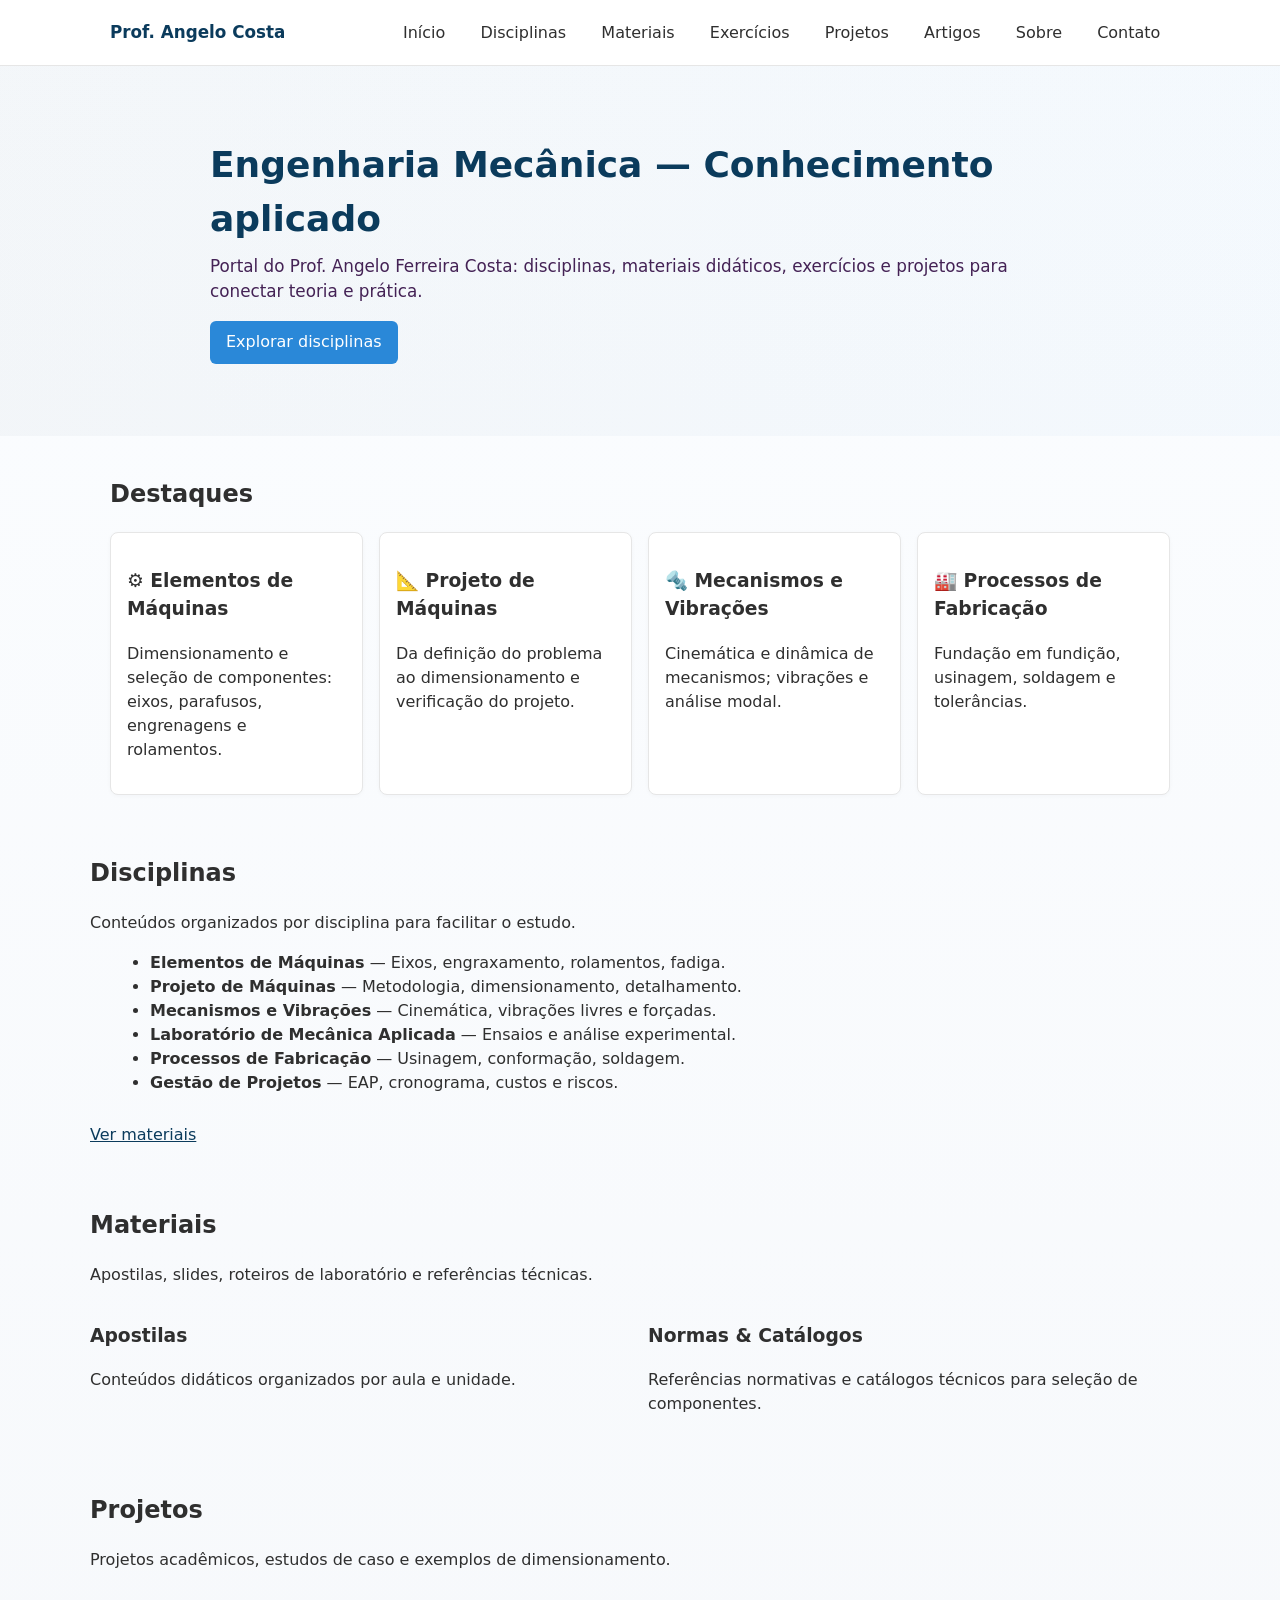
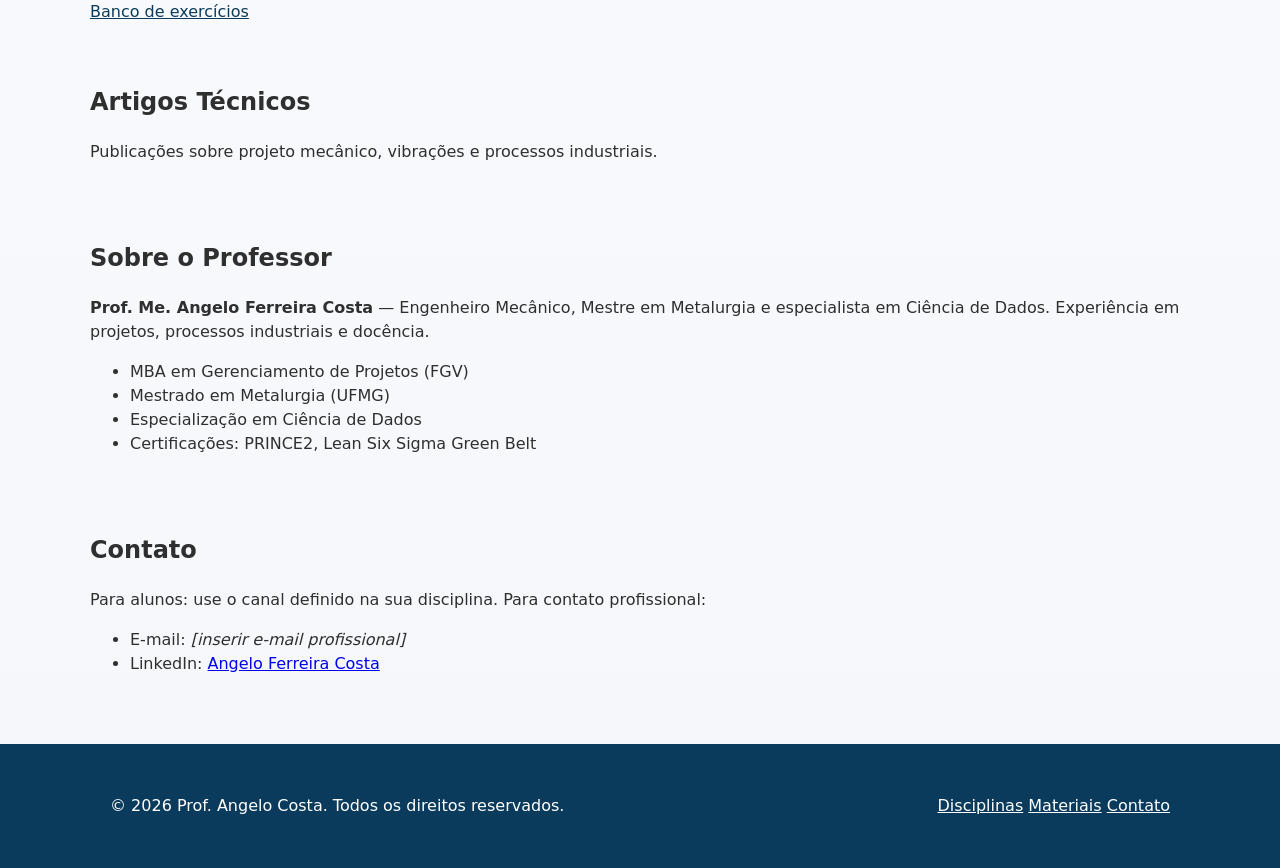
==== index.html @ d3bb3952 "Inicial: site estático — Prof. Angelo Costa (GitHub Pages)" ====
<!doctype html>
<html lang="pt-BR">
<head>
  <meta charset="utf-8" />
  <meta name="viewport" content="width=device-width,initial-scale=1" />
  <title>Prof. Angelo Costa — Engenharia Mecânica</title>
  <meta name="description" content="Portal do Prof. Angelo Costa — Engenharia Mecânica: disciplinas, materiais, exercícios, projetos e artigos técnicos." />
  <link rel="stylesheet" href="styles.css" />
</head>
<body>
  <header class="site-header">
    <div class="container header-inner">
      <a class="brand" href="#">Prof. Angelo Costa</a>
      <nav class="main-nav" aria-label="Menu principal">
        <button class="nav-toggle" aria-expanded="false" aria-controls="nav-list">Menu</button>
        <ul id="nav-list" class="nav-list">
          <li><a href="#inicio">Início</a></li>
          <li><a href="#disciplinas">Disciplinas</a></li>
          <li><a href="#materiais">Materiais</a></li>
          <li><a href="#exercicios">Exercícios</a></li>
          <li><a href="#projetos">Projetos</a></li>
          <li><a href="#artigos">Artigos</a></li>
          <li><a href="#sobre">Sobre</a></li>
          <li><a href="#contato">Contato</a></li>
        </ul>
      </nav>
    </div>
  </header>

  <main>
    <section id="inicio" class="hero">
      <div class="container hero-inner">
        <h1>Engenharia Mecânica — Conhecimento aplicado</h1>
        <p class="lead">Portal do Prof. Angelo Ferreira Costa: disciplinas, materiais didáticos, exercícios e projetos para conectar teoria e prática.</p>
        <a class="cta" href="#disciplinas">Explorar disciplinas</a>
      </div>
    </section>

    <section id="destaques" class="container highlights">
      <h2>Destaques</h2>
      <div class="grid">
        <article class="card">
          <h3>⚙️ Elementos de Máquinas</h3>
          <p>Dimensionamento e seleção de componentes: eixos, parafusos, engrenagens e rolamentos.</p>
        </article>
        <article class="card">
          <h3>📐 Projeto de Máquinas</h3>
          <p>Da definição do problema ao dimensionamento e verificação do projeto.</p>
        </article>
        <article class="card">
          <h3>🔩 Mecanismos e Vibrações</h3>
          <p>Cinemática e dinâmica de mecanismos; vibrações e análise modal.</p>
        </article>
        <article class="card">
          <h3>🏭 Processos de Fabricação</h3>
          <p>Fundação em fundição, usinagem, soldagem e tolerâncias.</p>
        </article>
      </div>
    </section>

    <section id="disciplinas" class="container content-section">
      <h2>Disciplinas</h2>
      <p>Conteúdos organizados por disciplina para facilitar o estudo.</p>
      <ul class="disc-list">
        <li><strong>Elementos de Máquinas</strong> — Eixos, engraxamento, rolamentos, fadiga.</li>
        <li><strong>Projeto de Máquinas</strong> — Metodologia, dimensionamento, detalhamento.</li>
        <li><strong>Mecanismos e Vibrações</strong> — Cinemática, vibrações livres e forçadas.</li>
        <li><strong>Laboratório de Mecânica Aplicada</strong> — Ensaios e análise experimental.</li>
        <li><strong>Processos de Fabricação</strong> — Usinagem, conformação, soldagem.</li>
        <li><strong>Gestão de Projetos</strong> — EAP, cronograma, custos e riscos.</li>
      </ul>
      <a class="secondary" href="#materiais">Ver materiais</a>
    </section>

    <section id="materiais" class="container content-section">
      <h2>Materiais</h2>
      <p>Apostilas, slides, roteiros de laboratório e referências técnicas.</p>
      <div class="two-col">
        <div>
          <h3>Apostilas</h3>
          <p>Conteúdos didáticos organizados por aula e unidade.</p>
        </div>
        <div>
          <h3>Normas & Catálogos</h3>
          <p>Referências normativas e catálogos técnicos para seleção de componentes.</p>
        </div>
      </div>
    </section>

    <section id="projetos" class="container content-section">
      <h2>Projetos</h2>
      <p>Projetos acadêmicos, estudos de caso e exemplos de dimensionamento.</p>
      <a class="secondary" href="#exercicios">Banco de exercícios</a>
    </section>

    <section id="artigos" class="container content-section">
      <h2>Artigos Técnicos</h2>
      <p>Publicações sobre projeto mecânico, vibrações e processos industriais.</p>
    </section>

    <section id="sobre" class="container content-section">
      <h2>Sobre o Professor</h2>
      <p><strong>Prof. Me. Angelo Ferreira Costa</strong> — Engenheiro Mecânico, Mestre em Metalurgia e especialista em Ciência de Dados. Experiência em projetos, processos industriais e docência.</p>
      <ul>
        <li>MBA em Gerenciamento de Projetos (FGV)</li>
        <li>Mestrado em Metalurgia (UFMG)</li>
        <li>Especialização em Ciência de Dados</li>
        <li>Certificações: PRINCE2, Lean Six Sigma Green Belt</li>
      </ul>
    </section>

    <section id="contato" class="container content-section">
      <h2>Contato</h2>
      <p>Para alunos: use o canal definido na sua disciplina. Para contato profissional:</p>
      <ul>
        <li>E-mail: <em>[inserir e-mail profissional]</em></li>
        <li>LinkedIn: <a href="https://www.linkedin.com/in/angelo-ferreira-costa-45768130/" target="_blank" rel="noopener">Angelo Ferreira Costa</a></li>
      </ul>
    </section>
  </main>

  <footer class="site-footer">
    <div class="container footer-inner">
      <p>© 2026 Prof. Angelo Costa. Todos os direitos reservados.</p>
      <nav aria-label="Rodapé">
        <a href="#disciplinas">Disciplinas</a>
        <a href="#materiais">Materiais</a>
        <a href="#contato">Contato</a>
      </nav>
    </div>
  </footer>

  <script>
    // Pequeno script para menu responsivo
    const btn = document.querySelector('.nav-toggle');
    const nav = document.getElementById('nav-list');
    btn.addEventListener('click', () => {
      const expanded = btn.getAttribute('aria-expanded') === 'true' || false;
      btn.setAttribute('aria-expanded', !expanded);
      nav.classList.toggle('open');
    });
  </script>
</body>
</html>
---- styles.css ----
:root{
  --blue-900: #0b3b5c; /* azul escuro */
  --blue-400: #2a88d8; /* azul claro */
  --gray-800: #2f2f2f;
  --gray-200: #e6e6e6;
  --white: #ffffff;
  --max-width: 1100px;
  --radius: 8px;
  font-family: system-ui, -apple-system, "Segoe UI", Roboto, "Helvetica Neue", Arial;
  color-scheme: light;
}

*{box-sizing:border-box}
body{
  margin:0;
  color:var(--gray-800);
  background:linear-gradient(180deg,#fbfdff, #f5f7fa);
  line-height:1.5;
  -webkit-font-smoothing:antialiased;
}

.container{
  max-width:var(--max-width);
  margin:0 auto;
  padding:1.25rem;
}

/* Header */
.site-header{
  background:var(--white);
  border-bottom:1px solid var(--gray-200);
  position:sticky;
  top:0;
  z-index:40;
}
.header-inner{
  display:flex;
  align-items:center;
  justify-content:space-between;
  gap:1rem;
}
.brand{
  font-weight:700;
  color:var(--blue-900);
  text-decoration:none;
  font-size:1.05rem;
}
.main-nav{position:relative}
.nav-list{
  display:flex;
  gap:1rem;
  list-style:none;
  margin:0;
  padding:0;
}
.nav-list a{
  text-decoration:none;
  color:var(--gray-800);
  padding:.5rem .6rem;
  border-radius:6px;
}
.nav-list a:hover{background:var(--gray-200)}
.nav-toggle{
  display:none;
  background:transparent;
  border:1px solid var(--gray-200);
  padding:.35rem .6rem;
  border-radius:6px;
}

/* Hero */
.hero{
  padding:3.25rem 0;
  background:linear-gradient(90deg, rgba(10,48,76,0.03), rgba(42,136,216,0.03));
}
.hero-inner{max-width:900px}
.hero h1{
  margin:0 0 .5rem 0;
  color:var(--blue-900);
  font-size:clamp(1.5rem, 3.8vw, 2.25rem);
}
.lead{margin:0 0 1rem 0; color:#425; font-size:1.05rem}
.cta{
  display:inline-block;
  background:var(--blue-400);
  color:var(--white);
  padding:.6rem 1rem;
  border-radius:6px;
  text-decoration:none;
}
.secondary{
  display:inline-block;
  margin-top:.75rem;
  color:var(--blue-900);
  text-decoration:underline;
}

/* Highlights & cards */
.highlights .grid{
  display:grid;
  grid-template-columns:repeat(4,1fr);
  gap:1rem;
  margin-top:1rem;
}
.card{
  background:var(--white);
  padding:1rem;
  border-radius:var(--radius);
  border:1px solid var(--gray-200);
  box-shadow:0 1px 4px rgba(30,40,50,0.03);
}

/* Content sections */
.content-section{padding:1.25rem 0}
.disc-list{list-style:disc;margin-left:1.25rem}
.two-col{display:flex;gap:1rem}
.two-col > div{flex:1}

/* Footer */
.site-footer{
  background:var(--blue-900);
  color:var(--white);
  padding:.9rem 0;
  margin-top:2rem;
}
.footer-inner{display:flex;align-items:center;justify-content:space-between;gap:1rem}
.site-footer a{color:var(--white); text-decoration:underline}

/* Responsive */
@media (max-width:1000px){
  .highlights .grid{grid-template-columns:repeat(2,1fr)}
  .two-col{flex-direction:column}
}
@media (max-width:720px){
  .nav-list{display:none;flex-direction:column;position:absolute;right:0;top:48px;background:var(--white);border:1px solid var(--gray-200);padding:.5rem;border-radius:6px;width:200px}
  .nav-list.open{display:flex}
  .nav-toggle{display:inline-block}
  .highlights .grid{grid-template-columns:1fr}
  .header-inner{padding:.25rem 0}
}
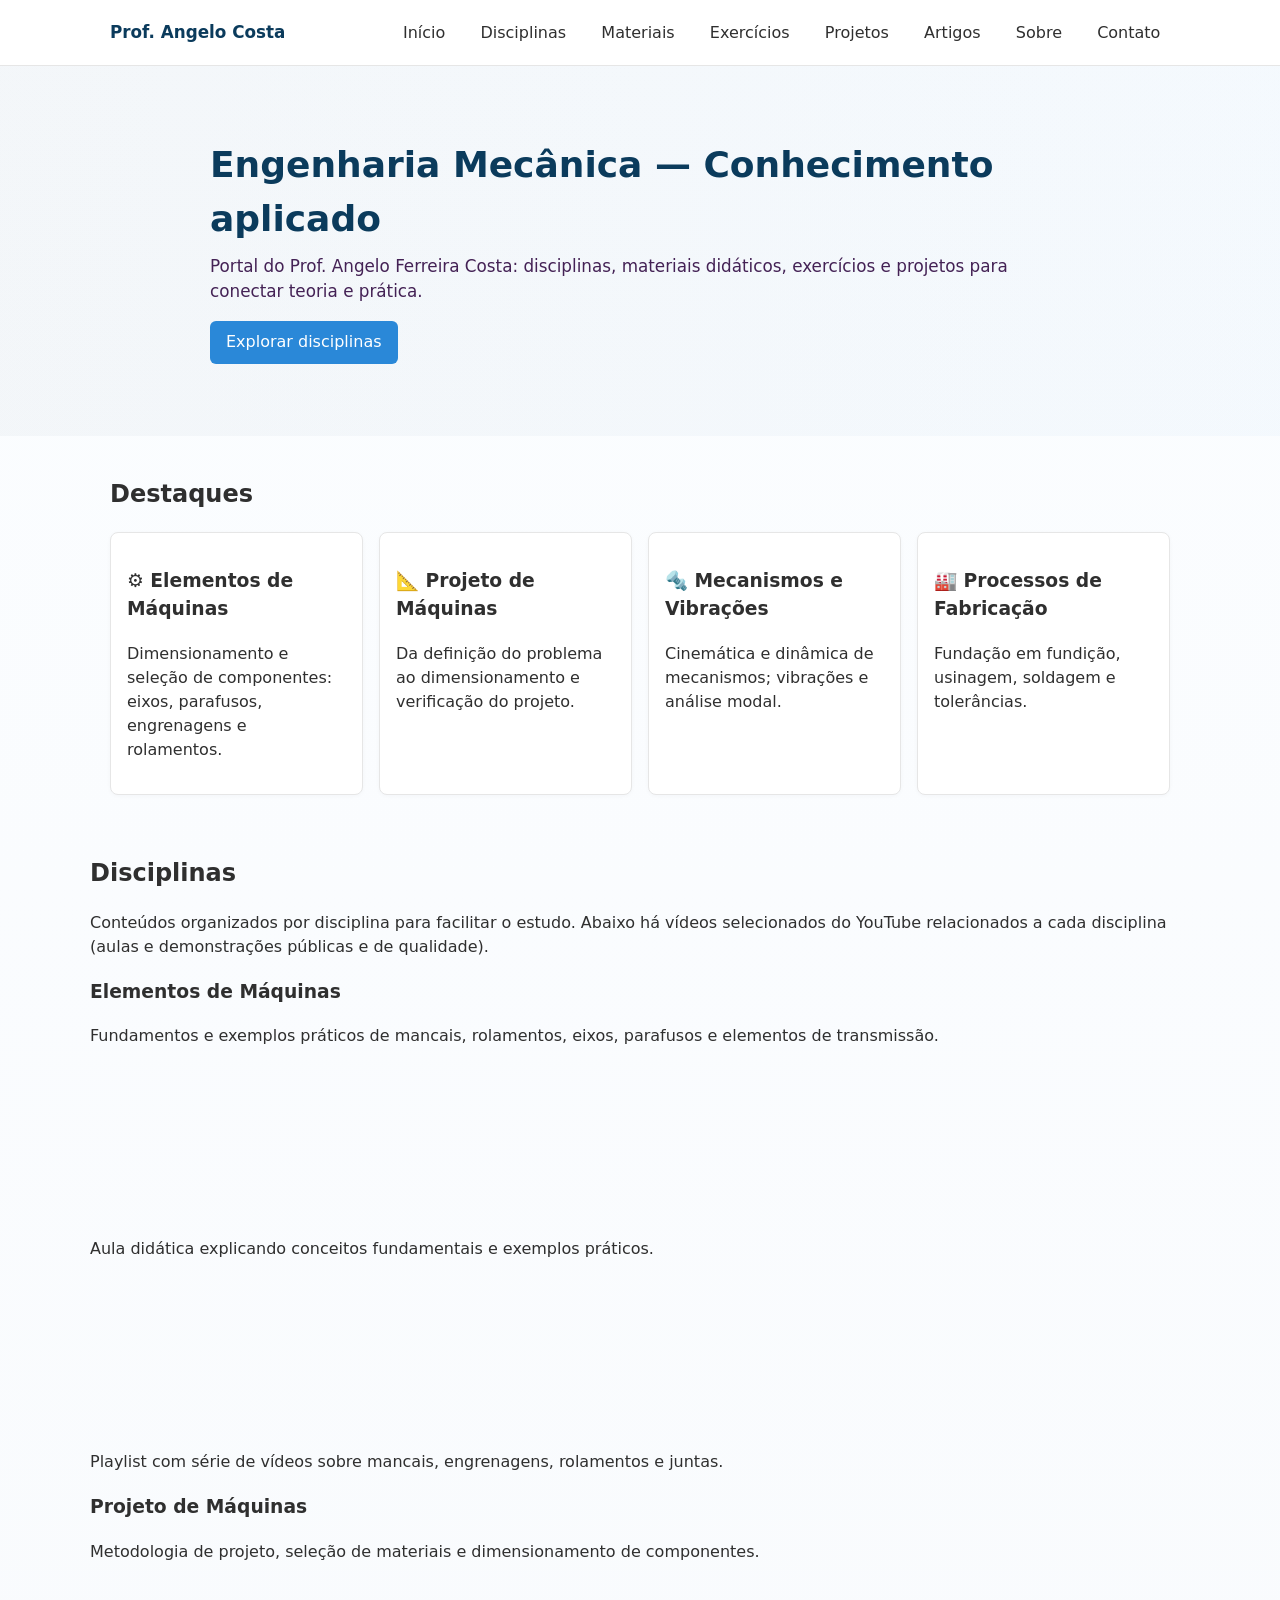
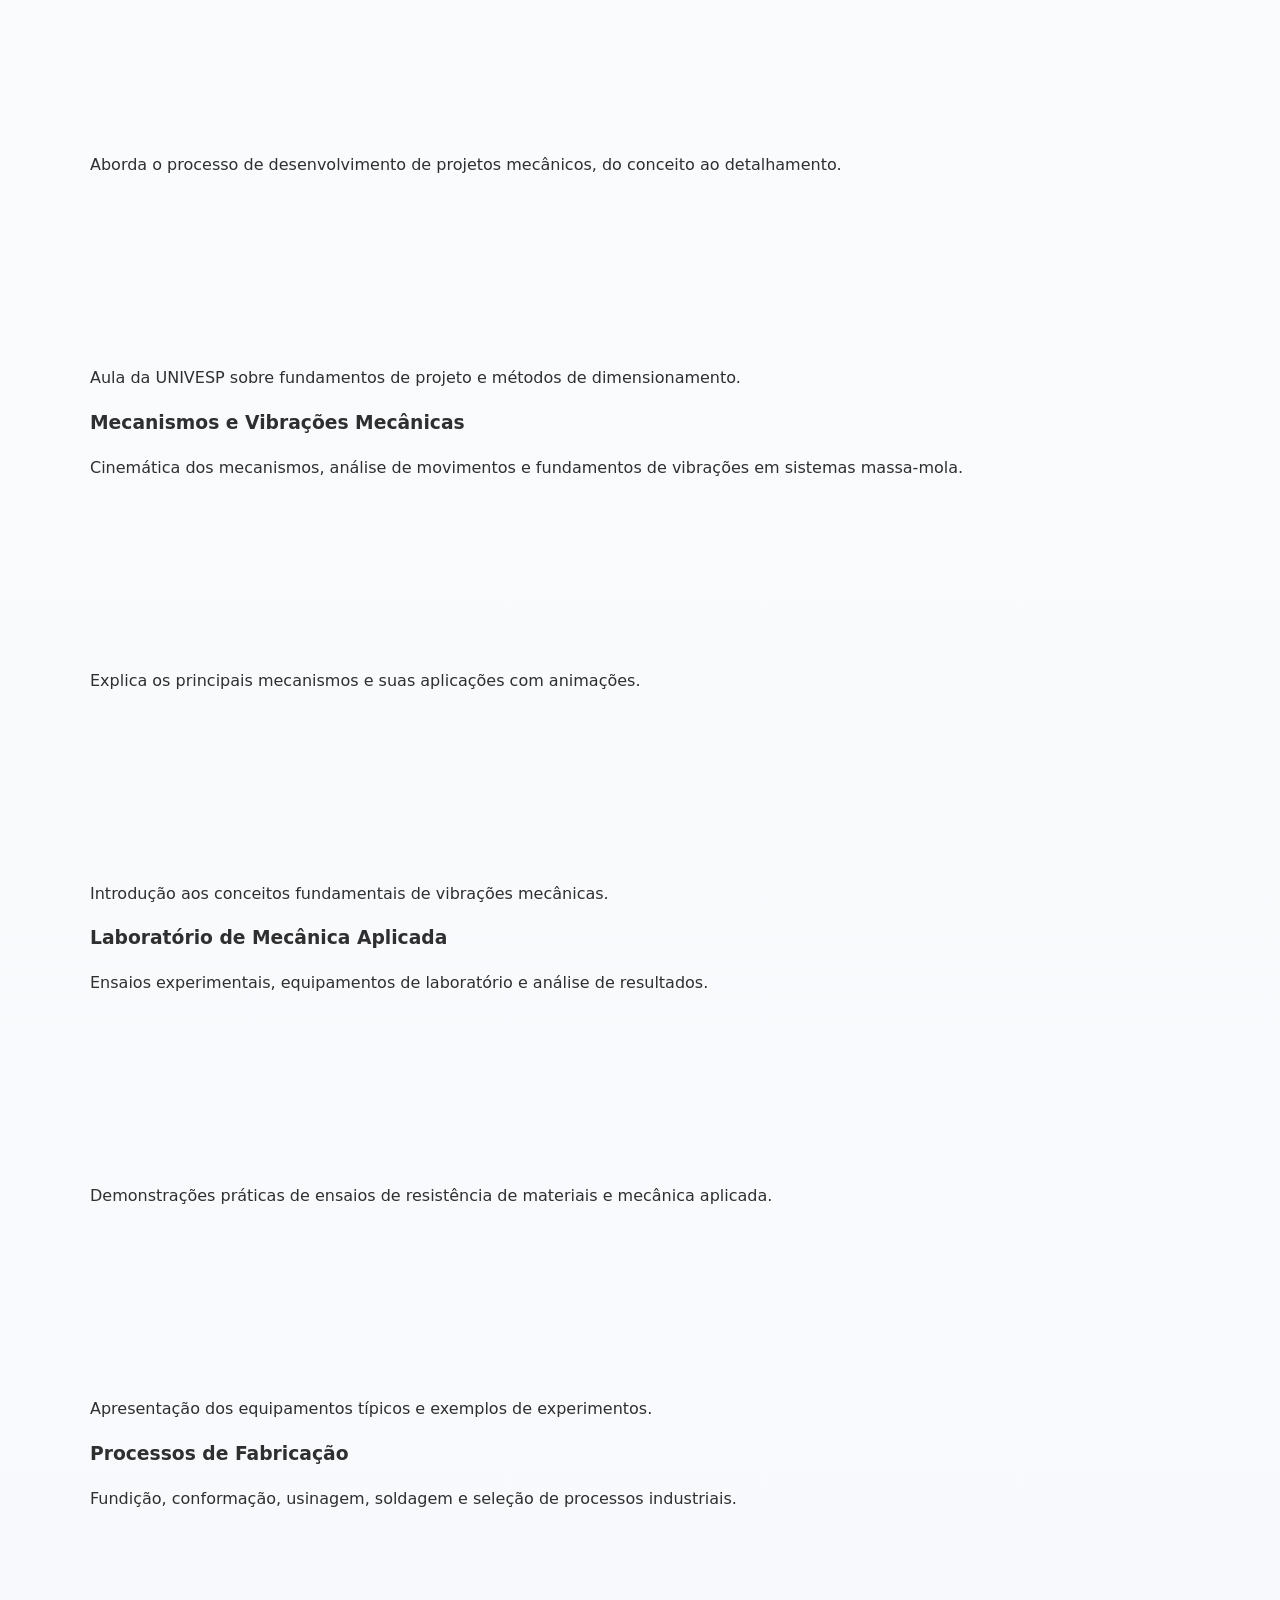
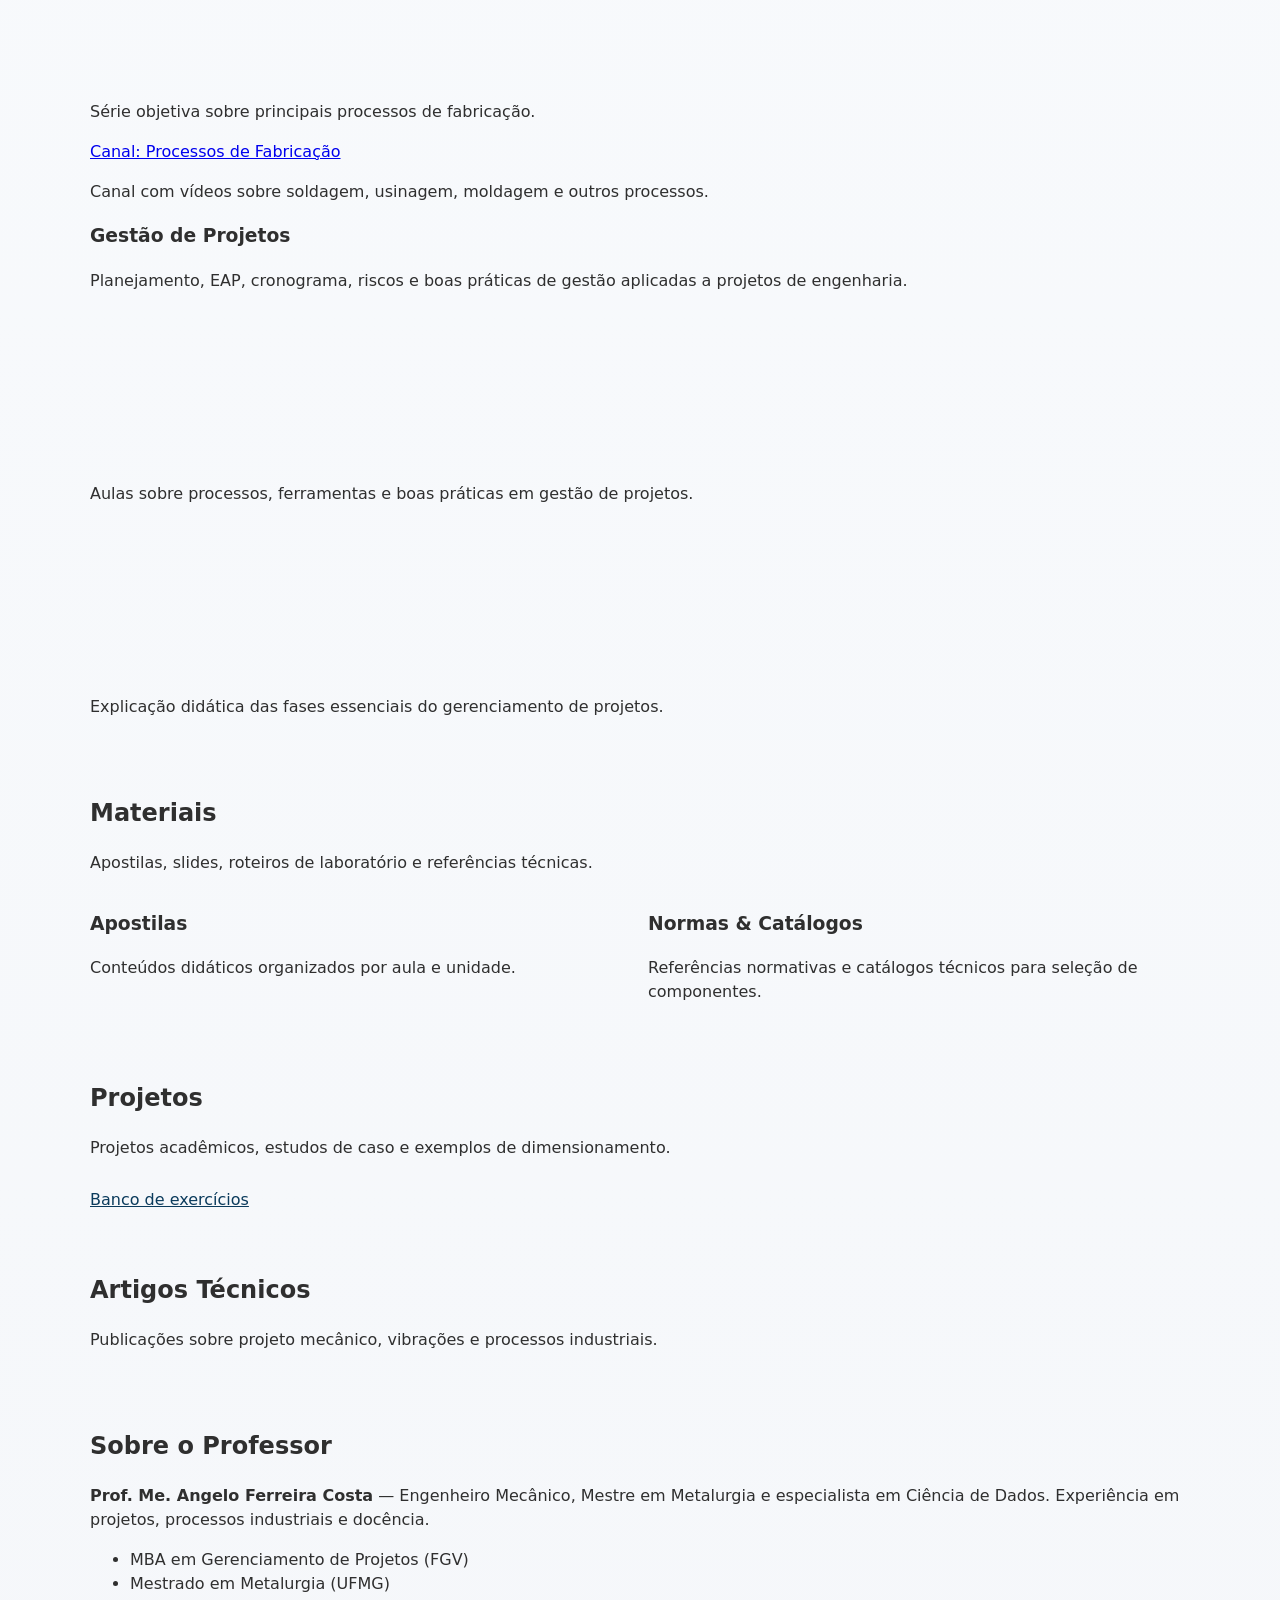
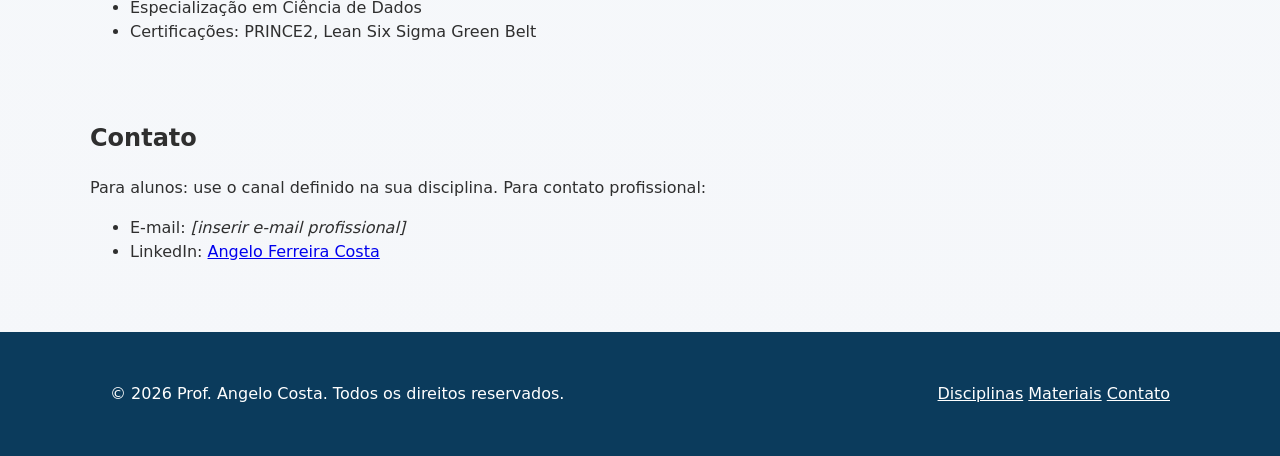
==== commit 7841c1ca: "Adicionar vídeos do YouTube às seções de disciplinas" ====
--- a/index.html
+++ b/index.html
@@ -60,16 +60,98 @@
 
     <section id="disciplinas" class="container content-section">
       <h2>Disciplinas</h2>
-      <p>Conteúdos organizados por disciplina para facilitar o estudo.</p>
-      <ul class="disc-list">
-        <li><strong>Elementos de Máquinas</strong> — Eixos, engraxamento, rolamentos, fadiga.</li>
-        <li><strong>Projeto de Máquinas</strong> — Metodologia, dimensionamento, detalhamento.</li>
-        <li><strong>Mecanismos e Vibrações</strong> — Cinemática, vibrações livres e forçadas.</li>
-        <li><strong>Laboratório de Mecânica Aplicada</strong> — Ensaios e análise experimental.</li>
-        <li><strong>Processos de Fabricação</strong> — Usinagem, conformação, soldagem.</li>
-        <li><strong>Gestão de Projetos</strong> — EAP, cronograma, custos e riscos.</li>
-      </ul>
-      <a class="secondary" href="#materiais">Ver materiais</a>
+      <p>Conteúdos organizados por disciplina para facilitar o estudo. Abaixo há vídeos selecionados do YouTube relacionados a cada disciplina (aulas e demonstrações públicas e de qualidade).</p>
+
+      <article class="discipline">
+        <h3>Elementos de Máquinas</h3>
+        <p>Fundamentos e exemplos práticos de mancais, rolamentos, eixos, parafusos e elementos de transmissão.</p>
+        <div class="video-grid">
+          <div class="video-wrapper">
+            <iframe src="https://www.youtube.com/embed/R9v9OY__oDQ" title="Elementos de Máquinas - Aula" frameborder="0" allow="accelerometer; autoplay; clipboard-write; encrypted-media; gyroscope; picture-in-picture" allowfullscreen></iframe>
+            <p class="video-caption">Aula didática explicando conceitos fundamentais e exemplos práticos.</p>
+          </div>
+          <div class="video-wrapper">
+            <iframe src="https://www.youtube.com/embed/videoseries?list=PLrzlKHPc5F22r3XYtWmA2lkQqNQbIINgN" title="Playlist: Elementos de Máquinas" frameborder="0" allowfullscreen></iframe>
+            <p class="video-caption">Playlist com série de vídeos sobre mancais, engrenagens, rolamentos e juntas.</p>
+          </div>
+        </div>
+      </article>
+
+      <article class="discipline">
+        <h3>Projeto de Máquinas</h3>
+        <p>Metodologia de projeto, seleção de materiais e dimensionamento de componentes.</p>
+        <div class="video-grid">
+          <div class="video-wrapper">
+            <iframe src="https://www.youtube.com/embed/yvZbRHy0nXo" title="Projeto de Máquinas" frameborder="0" allowfullscreen></iframe>
+            <p class="video-caption">Aborda o processo de desenvolvimento de projetos mecânicos, do conceito ao detalhamento.</p>
+          </div>
+          <div class="video-wrapper">
+            <iframe src="https://www.youtube.com/embed/wWSJQjvr1TU" title="Projeto de Máquinas - UNIVESP" frameborder="0" allowfullscreen></iframe>
+            <p class="video-caption">Aula da UNIVESP sobre fundamentos de projeto e métodos de dimensionamento.</p>
+          </div>
+        </div>
+      </article>
+
+      <article class="discipline">
+        <h3>Mecanismos e Vibrações Mecânicas</h3>
+        <p>Cinemática dos mecanismos, análise de movimentos e fundamentos de vibrações em sistemas massa-mola.</p>
+        <div class="video-grid">
+          <div class="video-wrapper">
+            <iframe src="https://www.youtube.com/embed/N4Mm098oE4E" title="Mecanismos - Tipos de Movimentos" frameborder="0" allowfullscreen></iframe>
+            <p class="video-caption">Explica os principais mecanismos e suas aplicações com animações.</p>
+          </div>
+          <div class="video-wrapper">
+            <iframe src="https://www.youtube.com/embed/rI50PZ5nCuY" title="Vibrações Mecânicas - Introdução" frameborder="0" allowfullscreen></iframe>
+            <p class="video-caption">Introdução aos conceitos fundamentais de vibrações mecânicas.</p>
+          </div>
+        </div>
+      </article>
+
+      <article class="discipline">
+        <h3>Laboratório de Mecânica Aplicada</h3>
+        <p>Ensaios experimentais, equipamentos de laboratório e análise de resultados.</p>
+        <div class="video-grid">
+          <div class="video-wrapper">
+            <iframe src="https://www.youtube.com/embed/Oyo9IS-kWUM" title="Laboratório de Mecânica Aplicada - UFRJ" frameborder="0" allowfullscreen></iframe>
+            <p class="video-caption">Demonstrações práticas de ensaios de resistência de materiais e mecânica aplicada.</p>
+          </div>
+          <div class="video-wrapper">
+            <iframe src="https://www.youtube.com/embed/TQJUUj0Odlc" title="Introdução ao Laboratório - UTFPR" frameborder="0" allowfullscreen></iframe>
+            <p class="video-caption">Apresentação dos equipamentos típicos e exemplos de experimentos.</p>
+          </div>
+        </div>
+      </article>
+
+      <article class="discipline">
+        <h3>Processos de Fabricação</h3>
+        <p>Fundição, conformação, usinagem, soldagem e seleção de processos industriais.</p>
+        <div class="video-grid">
+          <div class="video-wrapper">
+            <iframe src="https://www.youtube.com/embed/videoseries?list=PLabeXJnH154d6dgRjXyO73IBkDgXJZPS8" title="Processos de Fabricação - Playlist" frameborder="0" allowfullscreen></iframe>
+            <p class="video-caption">Série objetiva sobre principais processos de fabricação.</p>
+          </div>
+          <div class="video-wrapper">
+            <a class="external-channel" href="https://www.youtube.com/@processosdefabricacao5711" target="_blank" rel="noopener">Canal: Processos de Fabricação</a>
+            <p class="video-caption">Canal com vídeos sobre soldagem, usinagem, moldagem e outros processos.</p>
+          </div>
+        </div>
+      </article>
+
+      <article class="discipline">
+        <h3>Gestão de Projetos</h3>
+        <p>Planejamento, EAP, cronograma, riscos e boas práticas de gestão aplicadas a projetos de engenharia.</p>
+        <div class="video-grid">
+          <div class="video-wrapper">
+            <iframe src="https://www.youtube.com/embed/cvZVdrPwbTI" title="Gestão de Projetos na Prática" frameborder="0" allowfullscreen></iframe>
+            <p class="video-caption">Aulas sobre processos, ferramentas e boas práticas em gestão de projetos.</p>
+          </div>
+          <div class="video-wrapper">
+            <iframe src="https://www.youtube.com/embed/pAb8g6Wlx1s" title="5 Etapas da Gestão de Projetos" frameborder="0" allowfullscreen></iframe>
+            <p class="video-caption">Explicação didática das fases essenciais do gerenciamento de projetos.</p>
+          </div>
+        </div>
+      </article>
+
     </section>
 
     <section id="materiais" class="container content-section">
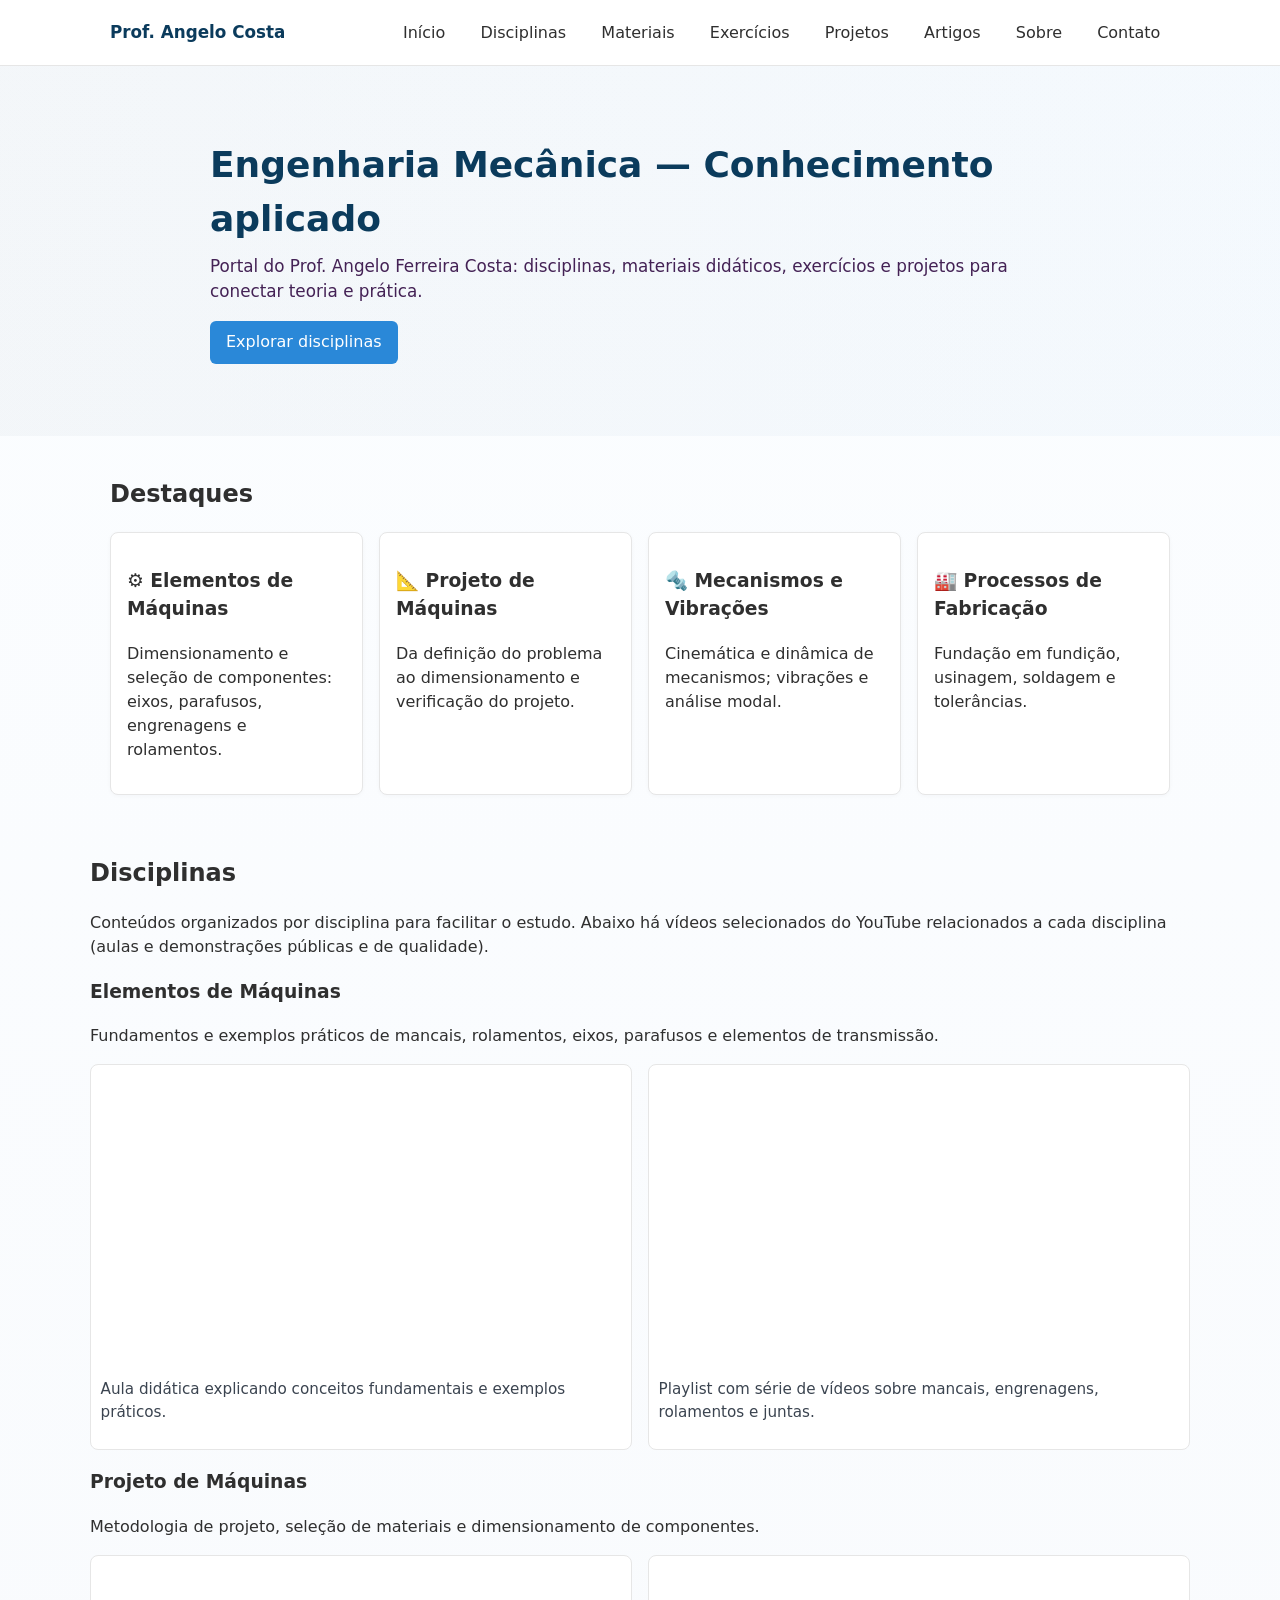
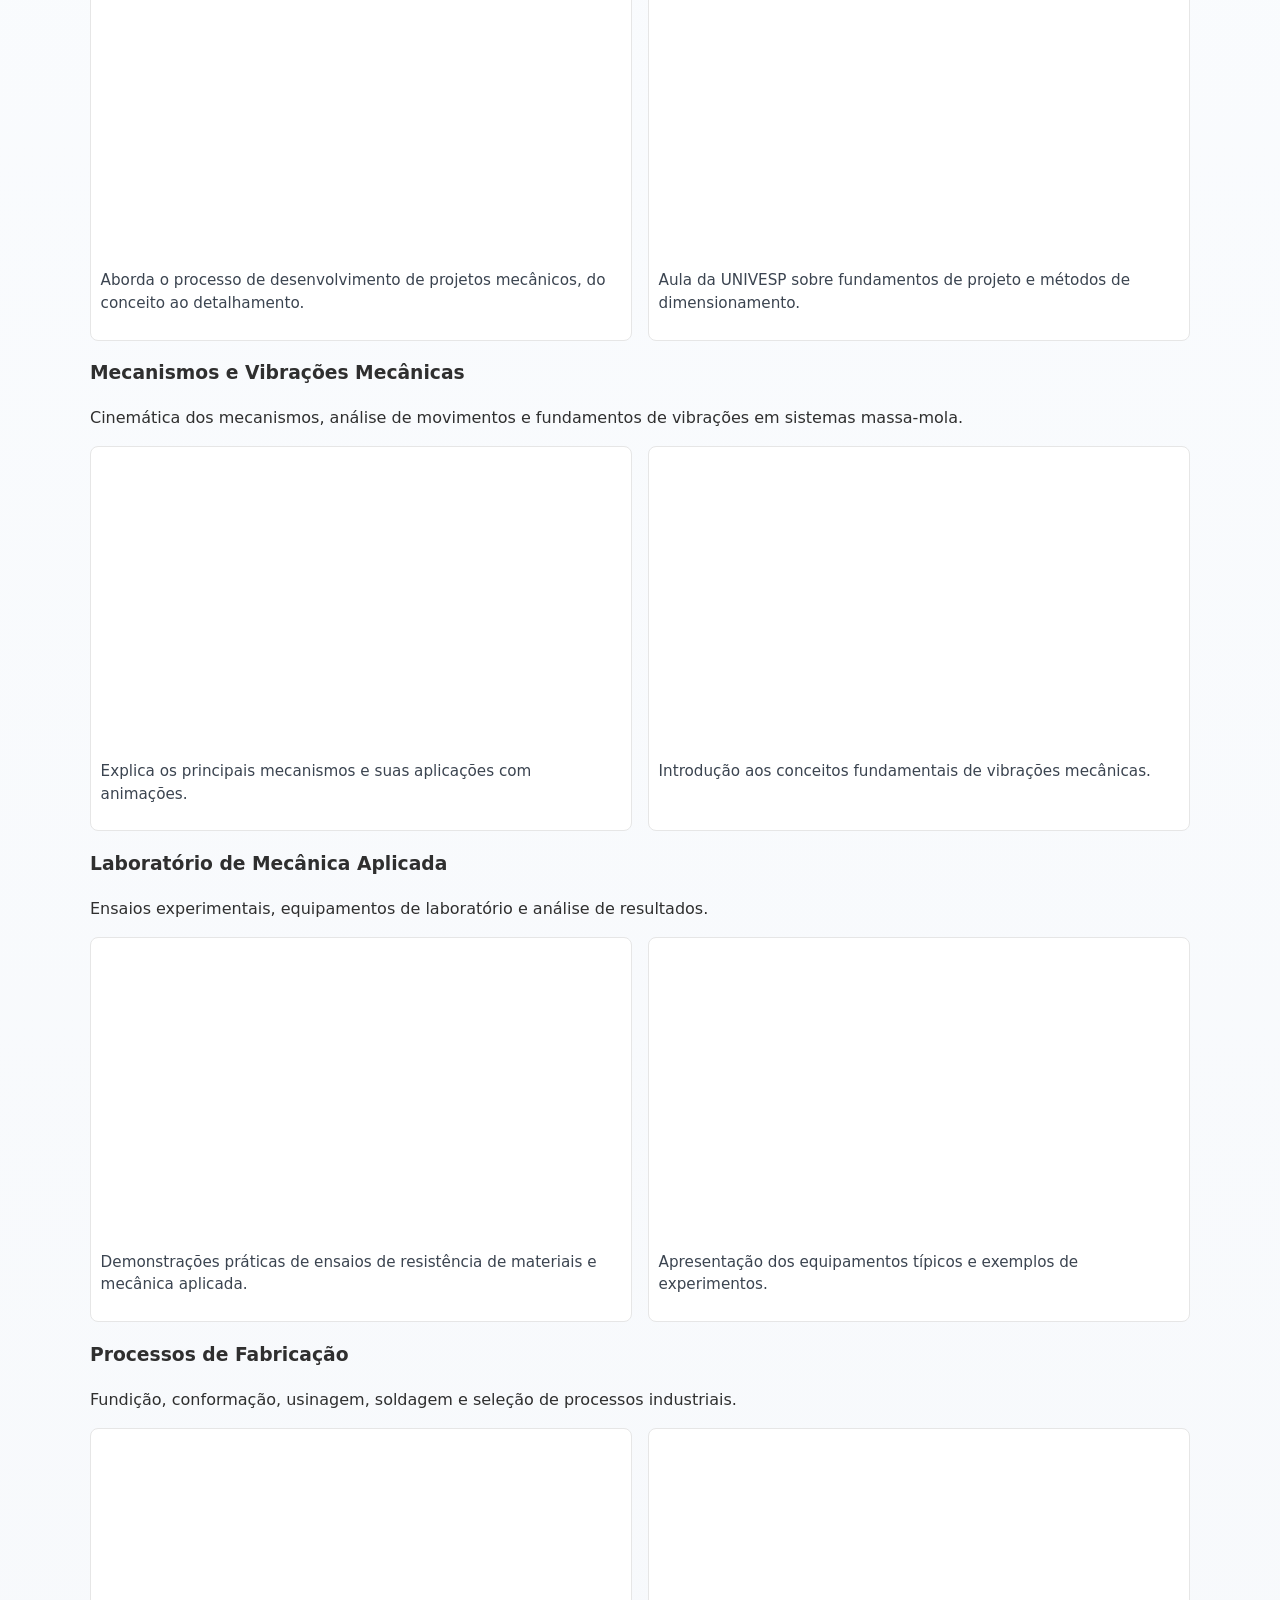
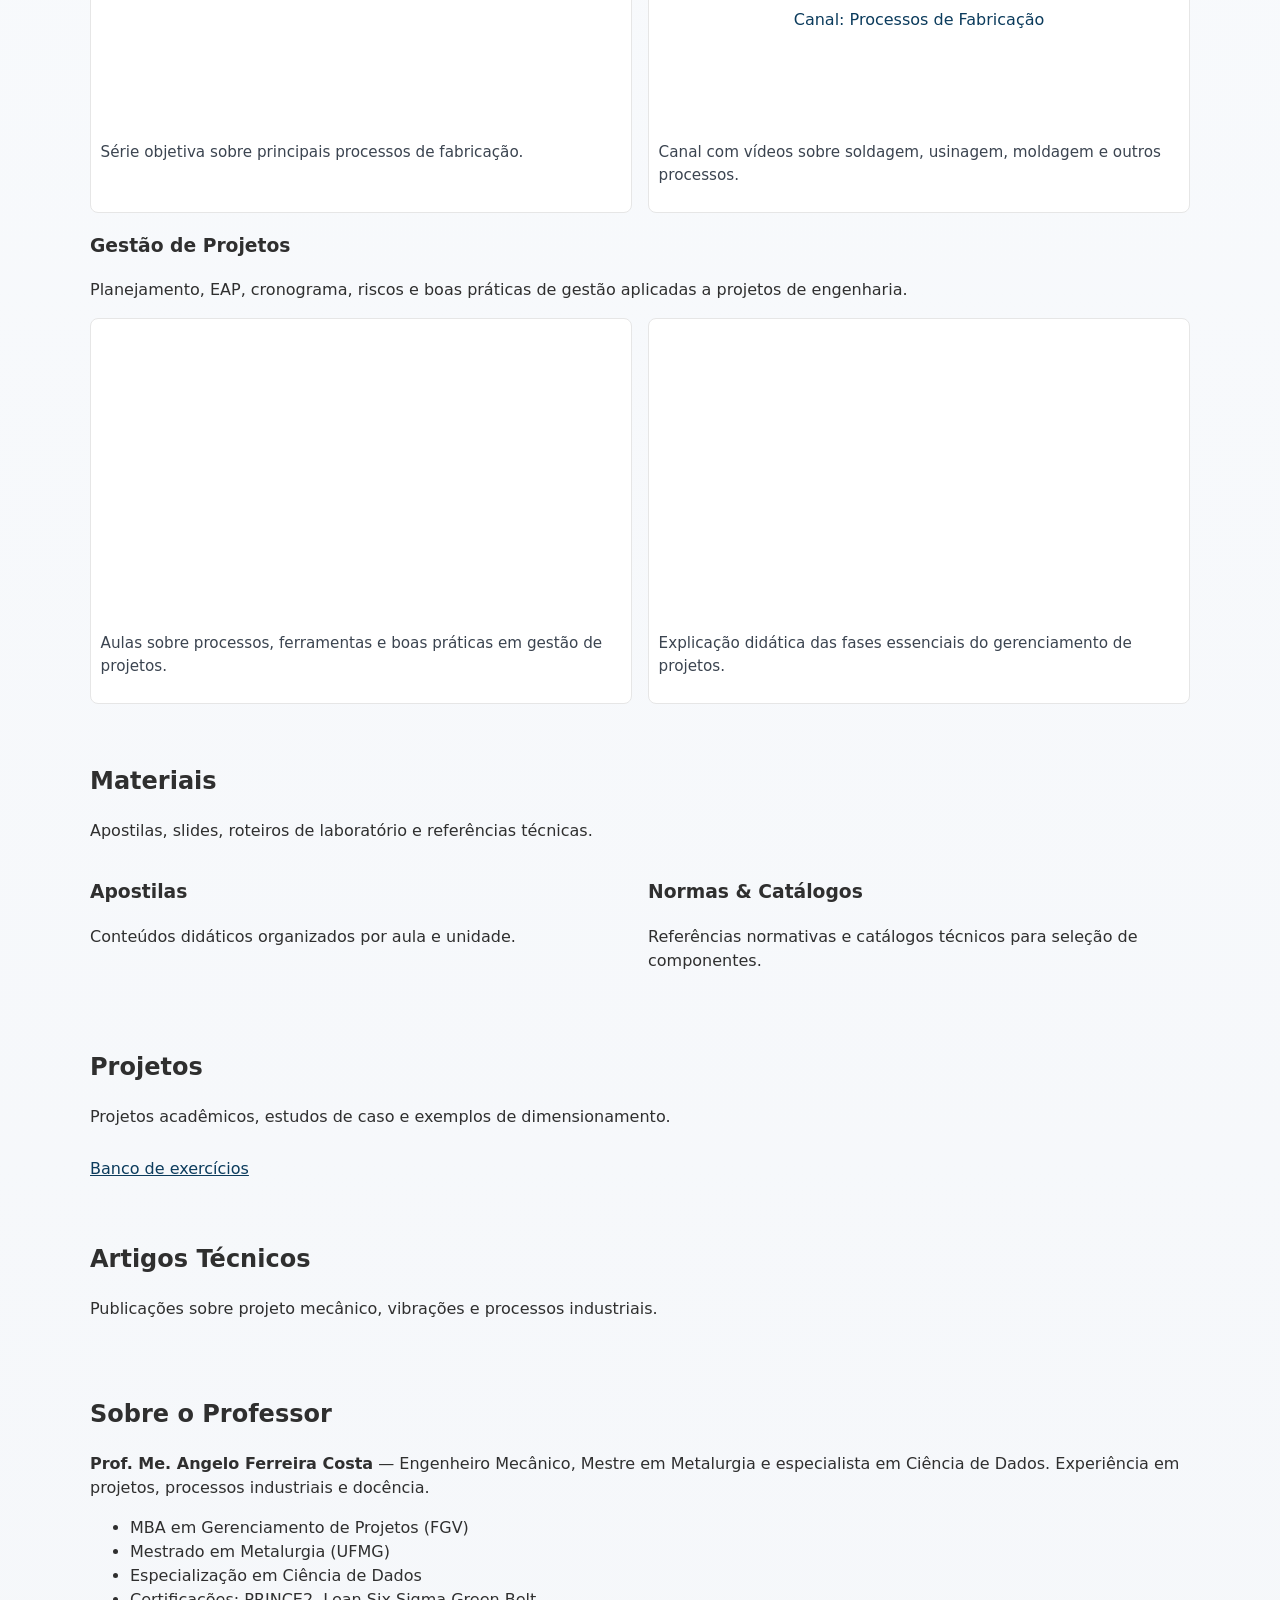
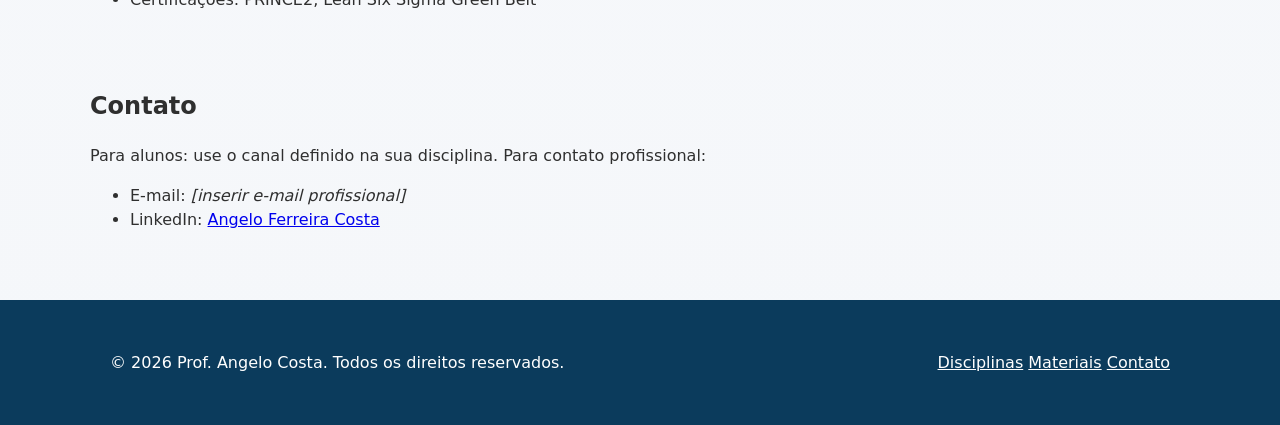
==== commit 008cd445: "Melhorar embeds do YouTube: privacy-enhanced (youtube-nocookie) + loading=lazy + responsive CSS" ====
--- a/index.html
+++ b/index.html
@@ -67,11 +67,11 @@
         <p>Fundamentos e exemplos práticos de mancais, rolamentos, eixos, parafusos e elementos de transmissão.</p>
         <div class="video-grid">
           <div class="video-wrapper">
-            <iframe src="https://www.youtube.com/embed/R9v9OY__oDQ" title="Elementos de Máquinas - Aula" frameborder="0" allow="accelerometer; autoplay; clipboard-write; encrypted-media; gyroscope; picture-in-picture" allowfullscreen></iframe>
+            <iframe loading="lazy" referrerpolicy="no-referrer" src="https://www.youtube-nocookie.com/embed/R9v9OY__oDQ" title="Elementos de Máquinas - Aula" frameborder="0" allow="accelerometer; autoplay; clipboard-write; encrypted-media; gyroscope; picture-in-picture; web-share" allowfullscreen></iframe>
             <p class="video-caption">Aula didática explicando conceitos fundamentais e exemplos práticos.</p>
           </div>
           <div class="video-wrapper">
-            <iframe src="https://www.youtube.com/embed/videoseries?list=PLrzlKHPc5F22r3XYtWmA2lkQqNQbIINgN" title="Playlist: Elementos de Máquinas" frameborder="0" allowfullscreen></iframe>
+            <iframe loading="lazy" referrerpolicy="no-referrer" src="https://www.youtube-nocookie.com/embed/videoseries?list=PLrzlKHPc5F22r3XYtWmA2lkQqNQbIINgN" title="Playlist: Elementos de Máquinas" frameborder="0" allow="accelerometer; autoplay; clipboard-write; encrypted-media; gyroscope; picture-in-picture; web-share" allowfullscreen></iframe>
             <p class="video-caption">Playlist com série de vídeos sobre mancais, engrenagens, rolamentos e juntas.</p>
           </div>
         </div>
@@ -82,11 +82,11 @@
         <p>Metodologia de projeto, seleção de materiais e dimensionamento de componentes.</p>
         <div class="video-grid">
           <div class="video-wrapper">
-            <iframe src="https://www.youtube.com/embed/yvZbRHy0nXo" title="Projeto de Máquinas" frameborder="0" allowfullscreen></iframe>
+            <iframe loading="lazy" referrerpolicy="no-referrer" src="https://www.youtube-nocookie.com/embed/yvZbRHy0nXo" title="Projeto de Máquinas" frameborder="0" allow="accelerometer; autoplay; clipboard-write; encrypted-media; gyroscope; picture-in-picture; web-share" allowfullscreen></iframe>
             <p class="video-caption">Aborda o processo de desenvolvimento de projetos mecânicos, do conceito ao detalhamento.</p>
           </div>
           <div class="video-wrapper">
-            <iframe src="https://www.youtube.com/embed/wWSJQjvr1TU" title="Projeto de Máquinas - UNIVESP" frameborder="0" allowfullscreen></iframe>
+            <iframe loading="lazy" referrerpolicy="no-referrer" src="https://www.youtube-nocookie.com/embed/wWSJQjvr1TU" title="Projeto de Máquinas - UNIVESP" frameborder="0" allow="accelerometer; autoplay; clipboard-write; encrypted-media; gyroscope; picture-in-picture; web-share" allowfullscreen></iframe>
             <p class="video-caption">Aula da UNIVESP sobre fundamentos de projeto e métodos de dimensionamento.</p>
           </div>
         </div>
@@ -97,11 +97,11 @@
         <p>Cinemática dos mecanismos, análise de movimentos e fundamentos de vibrações em sistemas massa-mola.</p>
         <div class="video-grid">
           <div class="video-wrapper">
-            <iframe src="https://www.youtube.com/embed/N4Mm098oE4E" title="Mecanismos - Tipos de Movimentos" frameborder="0" allowfullscreen></iframe>
+            <iframe loading="lazy" referrerpolicy="no-referrer" src="https://www.youtube-nocookie.com/embed/N4Mm098oE4E" title="Mecanismos - Tipos de Movimentos" frameborder="0" allow="accelerometer; autoplay; clipboard-write; encrypted-media; gyroscope; picture-in-picture; web-share" allowfullscreen></iframe>
             <p class="video-caption">Explica os principais mecanismos e suas aplicações com animações.</p>
           </div>
           <div class="video-wrapper">
-            <iframe src="https://www.youtube.com/embed/rI50PZ5nCuY" title="Vibrações Mecânicas - Introdução" frameborder="0" allowfullscreen></iframe>
+            <iframe loading="lazy" referrerpolicy="no-referrer" src="https://www.youtube-nocookie.com/embed/rI50PZ5nCuY" title="Vibrações Mecânicas - Introdução" frameborder="0" allow="accelerometer; autoplay; clipboard-write; encrypted-media; gyroscope; picture-in-picture; web-share" allowfullscreen></iframe>
             <p class="video-caption">Introdução aos conceitos fundamentais de vibrações mecânicas.</p>
           </div>
         </div>
@@ -112,11 +112,11 @@
         <p>Ensaios experimentais, equipamentos de laboratório e análise de resultados.</p>
         <div class="video-grid">
           <div class="video-wrapper">
-            <iframe src="https://www.youtube.com/embed/Oyo9IS-kWUM" title="Laboratório de Mecânica Aplicada - UFRJ" frameborder="0" allowfullscreen></iframe>
+            <iframe loading="lazy" referrerpolicy="no-referrer" src="https://www.youtube-nocookie.com/embed/Oyo9IS-kWUM" title="Laboratório de Mecânica Aplicada - UFRJ" frameborder="0" allow="accelerometer; autoplay; clipboard-write; encrypted-media; gyroscope; picture-in-picture; web-share" allowfullscreen></iframe>
             <p class="video-caption">Demonstrações práticas de ensaios de resistência de materiais e mecânica aplicada.</p>
           </div>
           <div class="video-wrapper">
-            <iframe src="https://www.youtube.com/embed/TQJUUj0Odlc" title="Introdução ao Laboratório - UTFPR" frameborder="0" allowfullscreen></iframe>
+            <iframe loading="lazy" referrerpolicy="no-referrer" src="https://www.youtube-nocookie.com/embed/TQJUUj0Odlc" title="Introdução ao Laboratório - UTFPR" frameborder="0" allow="accelerometer; autoplay; clipboard-write; encrypted-media; gyroscope; picture-in-picture; web-share" allowfullscreen></iframe>
             <p class="video-caption">Apresentação dos equipamentos típicos e exemplos de experimentos.</p>
           </div>
         </div>
@@ -127,7 +127,7 @@
         <p>Fundição, conformação, usinagem, soldagem e seleção de processos industriais.</p>
         <div class="video-grid">
           <div class="video-wrapper">
-            <iframe src="https://www.youtube.com/embed/videoseries?list=PLabeXJnH154d6dgRjXyO73IBkDgXJZPS8" title="Processos de Fabricação - Playlist" frameborder="0" allowfullscreen></iframe>
+            <iframe loading="lazy" referrerpolicy="no-referrer" src="https://www.youtube-nocookie.com/embed/videoseries?list=PLabeXJnH154d6dgRjXyO73IBkDgXJZPS8" title="Processos de Fabricação - Playlist" frameborder="0" allow="accelerometer; autoplay; clipboard-write; encrypted-media; gyroscope; picture-in-picture; web-share" allowfullscreen></iframe>
             <p class="video-caption">Série objetiva sobre principais processos de fabricação.</p>
           </div>
           <div class="video-wrapper">
@@ -142,11 +142,11 @@
         <p>Planejamento, EAP, cronograma, riscos e boas práticas de gestão aplicadas a projetos de engenharia.</p>
         <div class="video-grid">
           <div class="video-wrapper">
-            <iframe src="https://www.youtube.com/embed/cvZVdrPwbTI" title="Gestão de Projetos na Prática" frameborder="0" allowfullscreen></iframe>
+            <iframe loading="lazy" referrerpolicy="no-referrer" src="https://www.youtube-nocookie.com/embed/cvZVdrPwbTI" title="Gestão de Projetos na Prática" frameborder="0" allow="accelerometer; autoplay; clipboard-write; encrypted-media; gyroscope; picture-in-picture; web-share" allowfullscreen></iframe>
             <p class="video-caption">Aulas sobre processos, ferramentas e boas práticas em gestão de projetos.</p>
           </div>
           <div class="video-wrapper">
-            <iframe src="https://www.youtube.com/embed/pAb8g6Wlx1s" title="5 Etapas da Gestão de Projetos" frameborder="0" allowfullscreen></iframe>
+            <iframe loading="lazy" referrerpolicy="no-referrer" src="https://www.youtube-nocookie.com/embed/pAb8g6Wlx1s" title="5 Etapas da Gestão de Projetos" frameborder="0" allow="accelerometer; autoplay; clipboard-write; encrypted-media; gyroscope; picture-in-picture; web-share" allowfullscreen></iframe>
             <p class="video-caption">Explicação didática das fases essenciais do gerenciamento de projetos.</p>
           </div>
         </div>
--- a/styles.css
+++ b/styles.css
@@ -116,6 +116,51 @@
 .two-col{display:flex;gap:1rem}
 .two-col > div{flex:1}
 
+/* Video embeds */
+.video-grid{
+  display:grid;
+  grid-template-columns:repeat(2,1fr);
+  gap:1rem;
+  margin-top:0.75rem;
+}
+.video-wrapper{
+  background:var(--white);
+  border:1px solid var(--gray-200);
+  padding:0.6rem;
+  border-radius:8px;
+}
+.video-wrapper iframe{
+  width:100%;
+  height:100%;
+  border:0;
+  display:block;
+}
+/* Responsive 16:9 */
+.video-wrapper{
+  position:relative;
+  padding-top:56.25%; /* 16:9 */
+}
+.video-wrapper iframe,
+.video-wrapper .external-channel{
+  position:absolute;
+  top:0;left:0;width:100%;height:100%;
+}
+.video-caption{
+  position:relative;
+  margin-top:0.5rem;
+  font-size:0.95rem;
+  color:#3b4450;
+}
+.external-channel{
+  display:flex;
+  align-items:center;
+  justify-content:center;
+  text-decoration:none;
+  color:var(--blue-900);
+  background:transparent;
+  padding:0.5rem;
+}
+
 /* Footer */
 .site-footer{
   background:var(--blue-900);
@@ -130,6 +175,7 @@
 @media (max-width:1000px){
   .highlights .grid{grid-template-columns:repeat(2,1fr)}
   .two-col{flex-direction:column}
+  .video-grid{grid-template-columns:1fr}
 }
 @media (max-width:720px){
   .nav-list{display:none;flex-direction:column;position:absolute;right:0;top:48px;background:var(--white);border:1px solid var(--gray-200);padding:.5rem;border-radius:6px;width:200px}
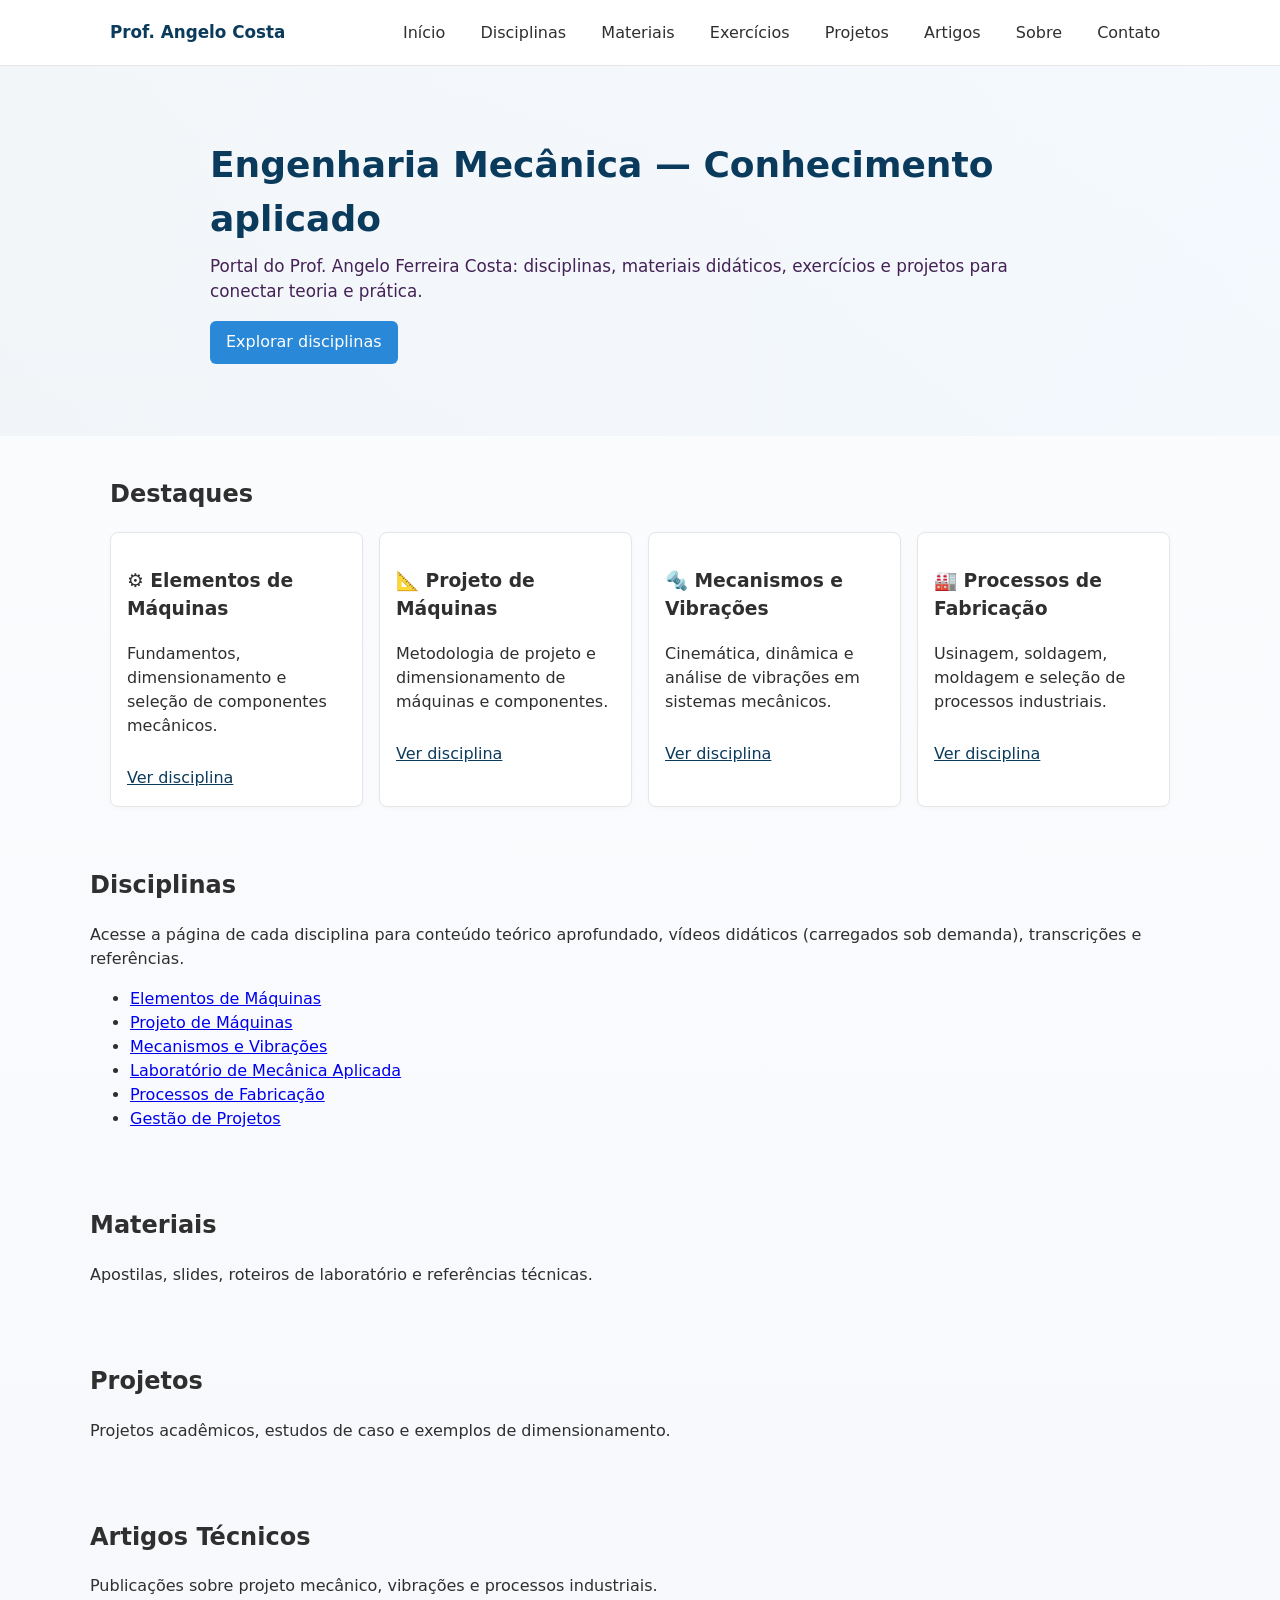
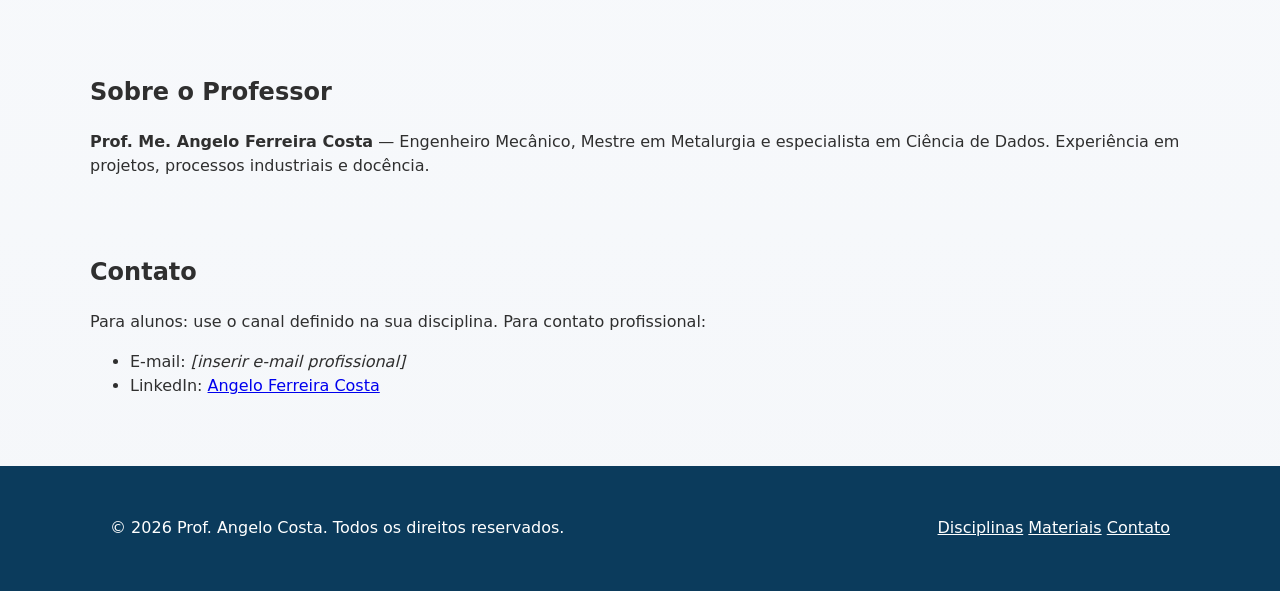
==== commit da4153cc: "Adicionar páginas por disciplina com conteúdo teórico, transcrições resumidas, substituir playlists " ====
--- a/index.html
+++ b/index.html
@@ -10,12 +10,12 @@
 <body>
   <header class="site-header">
     <div class="container header-inner">
-      <a class="brand" href="#">Prof. Angelo Costa</a>
+      <a class="brand" href="/">Prof. Angelo Costa</a>
       <nav class="main-nav" aria-label="Menu principal">
         <button class="nav-toggle" aria-expanded="false" aria-controls="nav-list">Menu</button>
         <ul id="nav-list" class="nav-list">
-          <li><a href="#inicio">Início</a></li>
-          <li><a href="#disciplinas">Disciplinas</a></li>
+          <li><a href="/">Início</a></li>
+          <li><a href="/disciplinas/elementos.html">Disciplinas</a></li>
           <li><a href="#materiais">Materiais</a></li>
           <li><a href="#exercicios">Exercícios</a></li>
           <li><a href="#projetos">Projetos</a></li>
@@ -32,7 +32,7 @@
       <div class="container hero-inner">
         <h1>Engenharia Mecânica — Conhecimento aplicado</h1>
         <p class="lead">Portal do Prof. Angelo Ferreira Costa: disciplinas, materiais didáticos, exercícios e projetos para conectar teoria e prática.</p>
-        <a class="cta" href="#disciplinas">Explorar disciplinas</a>
+        <a class="cta" href="/disciplinas/elementos.html">Explorar disciplinas</a>
       </div>
     </section>
 
@@ -41,138 +41,50 @@
       <div class="grid">
         <article class="card">
           <h3>⚙️ Elementos de Máquinas</h3>
-          <p>Dimensionamento e seleção de componentes: eixos, parafusos, engrenagens e rolamentos.</p>
+          <p>Fundamentos, dimensionamento e seleção de componentes mecânicos.</p>
+          <a class="secondary" href="/disciplinas/elementos.html">Ver disciplina</a>
         </article>
         <article class="card">
           <h3>📐 Projeto de Máquinas</h3>
-          <p>Da definição do problema ao dimensionamento e verificação do projeto.</p>
+          <p>Metodologia de projeto e dimensionamento de máquinas e componentes.</p>
+          <a class="secondary" href="/disciplinas/projeto.html">Ver disciplina</a>
         </article>
         <article class="card">
           <h3>🔩 Mecanismos e Vibrações</h3>
-          <p>Cinemática e dinâmica de mecanismos; vibrações e análise modal.</p>
+          <p>Cinemática, dinâmica e análise de vibrações em sistemas mecânicos.</p>
+          <a class="secondary" href="/disciplinas/mecanismos.html">Ver disciplina</a>
         </article>
         <article class="card">
           <h3>🏭 Processos de Fabricação</h3>
-          <p>Fundação em fundição, usinagem, soldagem e tolerâncias.</p>
+          <p>Usinagem, soldagem, moldagem e seleção de processos industriais.</p>
+          <a class="secondary" href="/disciplinas/processos.html">Ver disciplina</a>
         </article>
       </div>
     </section>
 
-    <section id="disciplinas" class="container content-section">
+    <section id="disciplinas-intro" class="container content-section">
       <h2>Disciplinas</h2>
-      <p>Conteúdos organizados por disciplina para facilitar o estudo. Abaixo há vídeos selecionados do YouTube relacionados a cada disciplina (aulas e demonstrações públicas e de qualidade).</p>
-
-      <article class="discipline">
-        <h3>Elementos de Máquinas</h3>
-        <p>Fundamentos e exemplos práticos de mancais, rolamentos, eixos, parafusos e elementos de transmissão.</p>
-        <div class="video-grid">
-          <div class="video-wrapper">
-            <iframe loading="lazy" referrerpolicy="no-referrer" src="https://www.youtube-nocookie.com/embed/R9v9OY__oDQ" title="Elementos de Máquinas - Aula" frameborder="0" allow="accelerometer; autoplay; clipboard-write; encrypted-media; gyroscope; picture-in-picture; web-share" allowfullscreen></iframe>
-            <p class="video-caption">Aula didática explicando conceitos fundamentais e exemplos práticos.</p>
-          </div>
-          <div class="video-wrapper">
-            <iframe loading="lazy" referrerpolicy="no-referrer" src="https://www.youtube-nocookie.com/embed/videoseries?list=PLrzlKHPc5F22r3XYtWmA2lkQqNQbIINgN" title="Playlist: Elementos de Máquinas" frameborder="0" allow="accelerometer; autoplay; clipboard-write; encrypted-media; gyroscope; picture-in-picture; web-share" allowfullscreen></iframe>
-            <p class="video-caption">Playlist com série de vídeos sobre mancais, engrenagens, rolamentos e juntas.</p>
-          </div>
-        </div>
-      </article>
-
-      <article class="discipline">
-        <h3>Projeto de Máquinas</h3>
-        <p>Metodologia de projeto, seleção de materiais e dimensionamento de componentes.</p>
-        <div class="video-grid">
-          <div class="video-wrapper">
-            <iframe loading="lazy" referrerpolicy="no-referrer" src="https://www.youtube-nocookie.com/embed/yvZbRHy0nXo" title="Projeto de Máquinas" frameborder="0" allow="accelerometer; autoplay; clipboard-write; encrypted-media; gyroscope; picture-in-picture; web-share" allowfullscreen></iframe>
-            <p class="video-caption">Aborda o processo de desenvolvimento de projetos mecânicos, do conceito ao detalhamento.</p>
-          </div>
-          <div class="video-wrapper">
-            <iframe loading="lazy" referrerpolicy="no-referrer" src="https://www.youtube-nocookie.com/embed/wWSJQjvr1TU" title="Projeto de Máquinas - UNIVESP" frameborder="0" allow="accelerometer; autoplay; clipboard-write; encrypted-media; gyroscope; picture-in-picture; web-share" allowfullscreen></iframe>
-            <p class="video-caption">Aula da UNIVESP sobre fundamentos de projeto e métodos de dimensionamento.</p>
-          </div>
-        </div>
-      </article>
-
-      <article class="discipline">
-        <h3>Mecanismos e Vibrações Mecânicas</h3>
-        <p>Cinemática dos mecanismos, análise de movimentos e fundamentos de vibrações em sistemas massa-mola.</p>
-        <div class="video-grid">
-          <div class="video-wrapper">
-            <iframe loading="lazy" referrerpolicy="no-referrer" src="https://www.youtube-nocookie.com/embed/N4Mm098oE4E" title="Mecanismos - Tipos de Movimentos" frameborder="0" allow="accelerometer; autoplay; clipboard-write; encrypted-media; gyroscope; picture-in-picture; web-share" allowfullscreen></iframe>
-            <p class="video-caption">Explica os principais mecanismos e suas aplicações com animações.</p>
-          </div>
-          <div class="video-wrapper">
-            <iframe loading="lazy" referrerpolicy="no-referrer" src="https://www.youtube-nocookie.com/embed/rI50PZ5nCuY" title="Vibrações Mecânicas - Introdução" frameborder="0" allow="accelerometer; autoplay; clipboard-write; encrypted-media; gyroscope; picture-in-picture; web-share" allowfullscreen></iframe>
-            <p class="video-caption">Introdução aos conceitos fundamentais de vibrações mecânicas.</p>
-          </div>
-        </div>
-      </article>
-
-      <article class="discipline">
-        <h3>Laboratório de Mecânica Aplicada</h3>
-        <p>Ensaios experimentais, equipamentos de laboratório e análise de resultados.</p>
-        <div class="video-grid">
-          <div class="video-wrapper">
-            <iframe loading="lazy" referrerpolicy="no-referrer" src="https://www.youtube-nocookie.com/embed/Oyo9IS-kWUM" title="Laboratório de Mecânica Aplicada - UFRJ" frameborder="0" allow="accelerometer; autoplay; clipboard-write; encrypted-media; gyroscope; picture-in-picture; web-share" allowfullscreen></iframe>
-            <p class="video-caption">Demonstrações práticas de ensaios de resistência de materiais e mecânica aplicada.</p>
-          </div>
-          <div class="video-wrapper">
-            <iframe loading="lazy" referrerpolicy="no-referrer" src="https://www.youtube-nocookie.com/embed/TQJUUj0Odlc" title="Introdução ao Laboratório - UTFPR" frameborder="0" allow="accelerometer; autoplay; clipboard-write; encrypted-media; gyroscope; picture-in-picture; web-share" allowfullscreen></iframe>
-            <p class="video-caption">Apresentação dos equipamentos típicos e exemplos de experimentos.</p>
-          </div>
-        </div>
-      </article>
-
-      <article class="discipline">
-        <h3>Processos de Fabricação</h3>
-        <p>Fundição, conformação, usinagem, soldagem e seleção de processos industriais.</p>
-        <div class="video-grid">
-          <div class="video-wrapper">
-            <iframe loading="lazy" referrerpolicy="no-referrer" src="https://www.youtube-nocookie.com/embed/videoseries?list=PLabeXJnH154d6dgRjXyO73IBkDgXJZPS8" title="Processos de Fabricação - Playlist" frameborder="0" allow="accelerometer; autoplay; clipboard-write; encrypted-media; gyroscope; picture-in-picture; web-share" allowfullscreen></iframe>
-            <p class="video-caption">Série objetiva sobre principais processos de fabricação.</p>
-          </div>
-          <div class="video-wrapper">
-            <a class="external-channel" href="https://www.youtube.com/@processosdefabricacao5711" target="_blank" rel="noopener">Canal: Processos de Fabricação</a>
-            <p class="video-caption">Canal com vídeos sobre soldagem, usinagem, moldagem e outros processos.</p>
-          </div>
-        </div>
-      </article>
-
-      <article class="discipline">
-        <h3>Gestão de Projetos</h3>
-        <p>Planejamento, EAP, cronograma, riscos e boas práticas de gestão aplicadas a projetos de engenharia.</p>
-        <div class="video-grid">
-          <div class="video-wrapper">
-            <iframe loading="lazy" referrerpolicy="no-referrer" src="https://www.youtube-nocookie.com/embed/cvZVdrPwbTI" title="Gestão de Projetos na Prática" frameborder="0" allow="accelerometer; autoplay; clipboard-write; encrypted-media; gyroscope; picture-in-picture; web-share" allowfullscreen></iframe>
-            <p class="video-caption">Aulas sobre processos, ferramentas e boas práticas em gestão de projetos.</p>
-          </div>
-          <div class="video-wrapper">
-            <iframe loading="lazy" referrerpolicy="no-referrer" src="https://www.youtube-nocookie.com/embed/pAb8g6Wlx1s" title="5 Etapas da Gestão de Projetos" frameborder="0" allow="accelerometer; autoplay; clipboard-write; encrypted-media; gyroscope; picture-in-picture; web-share" allowfullscreen></iframe>
-            <p class="video-caption">Explicação didática das fases essenciais do gerenciamento de projetos.</p>
-          </div>
-        </div>
-      </article>
-
+      <p>Acesse a página de cada disciplina para conteúdo teórico aprofundado, vídeos didáticos (carregados sob demanda), transcrições e referências.</p>
+      <div class="disc-links">
+        <ul>
+          <li><a href="/disciplinas/elementos.html">Elementos de Máquinas</a></li>
+          <li><a href="/disciplinas/projeto.html">Projeto de Máquinas</a></li>
+          <li><a href="/disciplinas/mecanismos.html">Mecanismos e Vibrações</a></li>
+          <li><a href="/disciplinas/laboratorio.html">Laboratório de Mecânica Aplicada</a></li>
+          <li><a href="/disciplinas/processos.html">Processos de Fabricação</a></li>
+          <li><a href="/disciplinas/gestao.html">Gestão de Projetos</a></li>
+        </ul>
+      </div>
     </section>
 
     <section id="materiais" class="container content-section">
       <h2>Materiais</h2>
       <p>Apostilas, slides, roteiros de laboratório e referências técnicas.</p>
-      <div class="two-col">
-        <div>
-          <h3>Apostilas</h3>
-          <p>Conteúdos didáticos organizados por aula e unidade.</p>
-        </div>
-        <div>
-          <h3>Normas & Catálogos</h3>
-          <p>Referências normativas e catálogos técnicos para seleção de componentes.</p>
-        </div>
-      </div>
     </section>
 
     <section id="projetos" class="container content-section">
       <h2>Projetos</h2>
       <p>Projetos acadêmicos, estudos de caso e exemplos de dimensionamento.</p>
-      <a class="secondary" href="#exercicios">Banco de exercícios</a>
     </section>
 
     <section id="artigos" class="container content-section">
@@ -183,12 +95,6 @@
     <section id="sobre" class="container content-section">
       <h2>Sobre o Professor</h2>
       <p><strong>Prof. Me. Angelo Ferreira Costa</strong> — Engenheiro Mecânico, Mestre em Metalurgia e especialista em Ciência de Dados. Experiência em projetos, processos industriais e docência.</p>
-      <ul>
-        <li>MBA em Gerenciamento de Projetos (FGV)</li>
-        <li>Mestrado em Metalurgia (UFMG)</li>
-        <li>Especialização em Ciência de Dados</li>
-        <li>Certificações: PRINCE2, Lean Six Sigma Green Belt</li>
-      </ul>
     </section>
 
     <section id="contato" class="container content-section">
@@ -205,7 +111,7 @@
     <div class="container footer-inner">
       <p>© 2026 Prof. Angelo Costa. Todos os direitos reservados.</p>
       <nav aria-label="Rodapé">
-        <a href="#disciplinas">Disciplinas</a>
+        <a href="/disciplinas/elementos.html">Disciplinas</a>
         <a href="#materiais">Materiais</a>
         <a href="#contato">Contato</a>
       </nav>
@@ -213,14 +119,45 @@
   </footer>
 
   <script>
-    // Pequeno script para menu responsivo
+    // Menu responsivo
     const btn = document.querySelector('.nav-toggle');
     const nav = document.getElementById('nav-list');
-    btn.addEventListener('click', () => {
+    if (btn) btn.addEventListener('click', () => {
       const expanded = btn.getAttribute('aria-expanded') === 'true' || false;
       btn.setAttribute('aria-expanded', !expanded);
       nav.classList.toggle('open');
     });
+
+    // Lazy-load vídeo on click with preconnect on hover
+    function initLazyVideos() {
+      const players = document.querySelectorAll('.yt-placeholder');
+      players.forEach(function(player){
+        const videoId = player.dataset.videoId;
+        const src = player.dataset.src;
+        // preload connection on hover
+        player.addEventListener('pointerenter', function(){
+          if (!player.dataset.preconnected) {
+            const link = document.createElement('link');
+            link.rel = 'preconnect';
+            link.href = 'https://www.youtube-nocookie.com';
+            document.head.appendChild(link);
+            player.dataset.preconnected = 'true';
+          }
+        }, {once:true});
+
+        player.addEventListener('click', function(){
+          const iframe = document.createElement('iframe');
+          iframe.setAttribute('src', src + '?rel=0&modestbranding=1');
+          iframe.setAttribute('frameborder','0');
+          iframe.setAttribute('allow','accelerometer; autoplay; clipboard-write; encrypted-media; gyroscope; picture-in-picture; web-share');
+          iframe.setAttribute('allowfullscreen','');
+          iframe.loading = 'lazy';
+          player.innerHTML = '';
+          player.appendChild(iframe);
+        });
+      });
+    }
+    document.addEventListener('DOMContentLoaded', initLazyVideos);
   </script>
 </body>
 </html>
